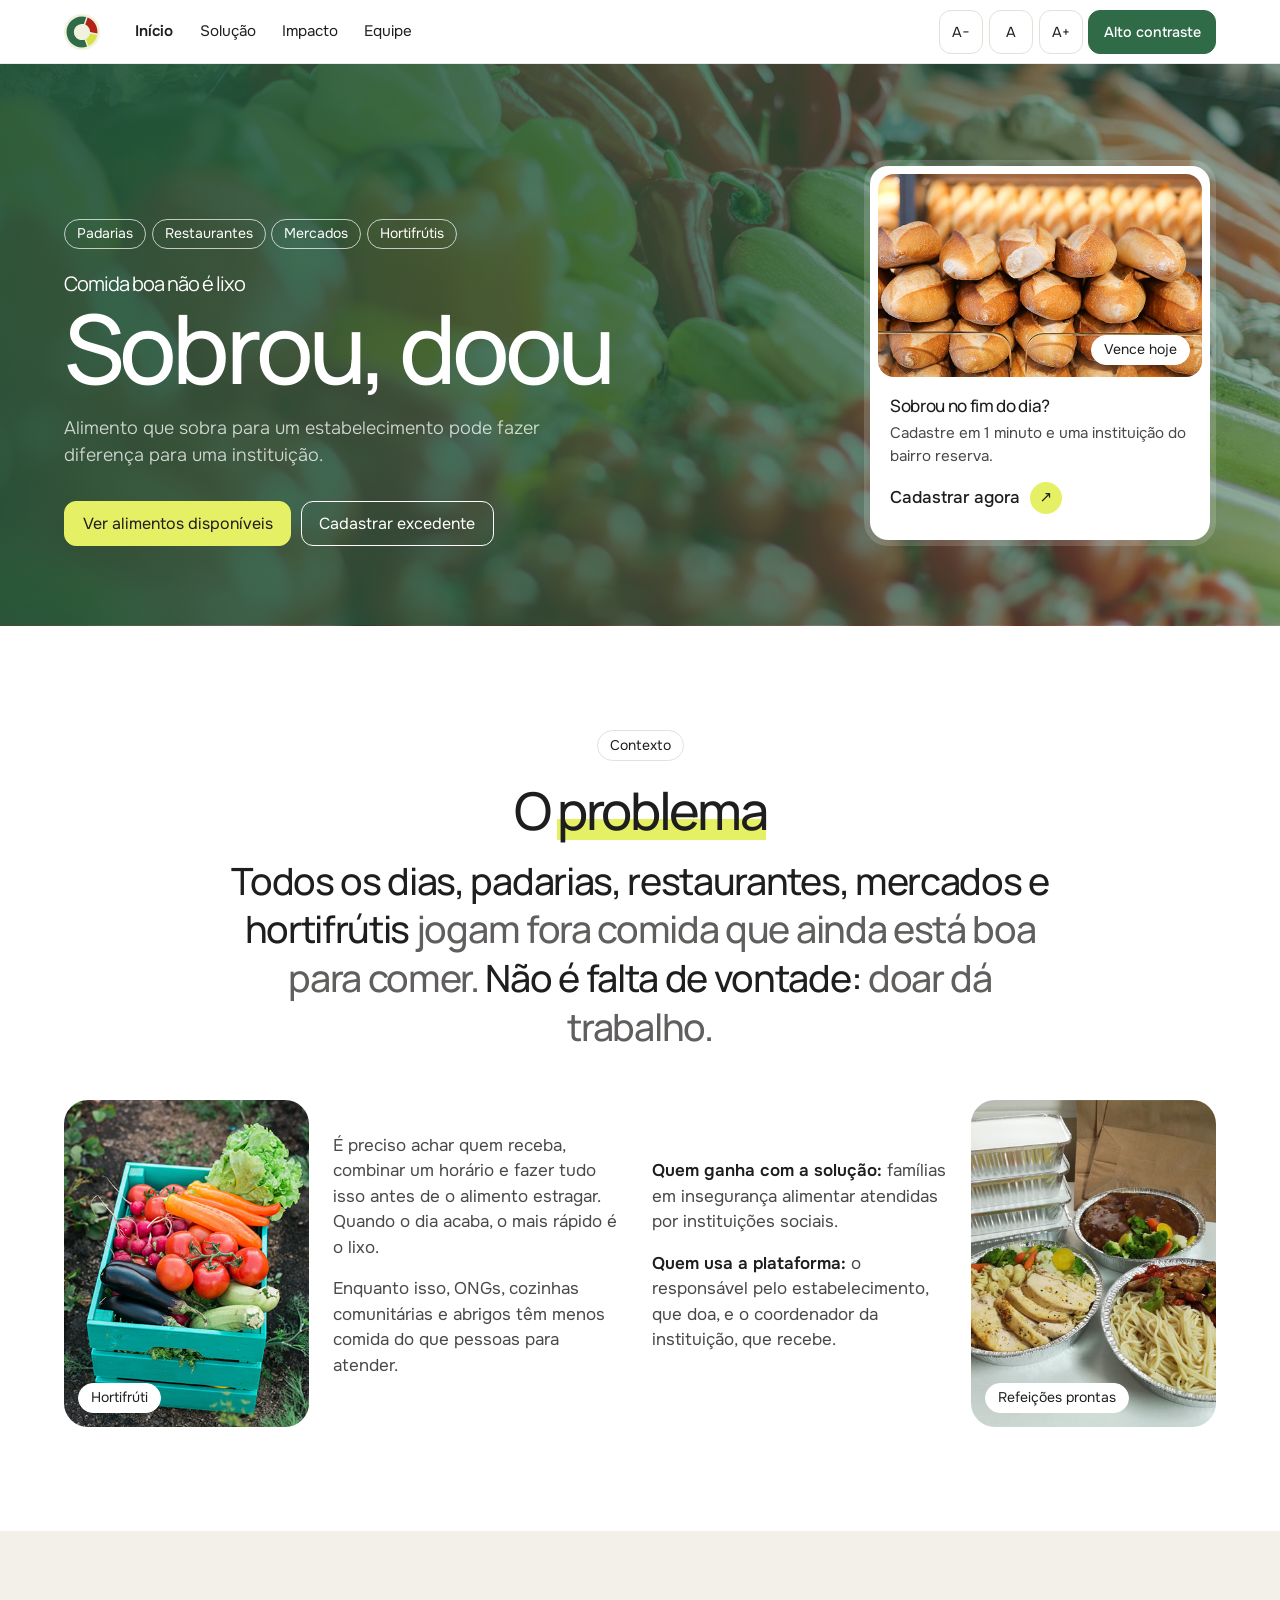
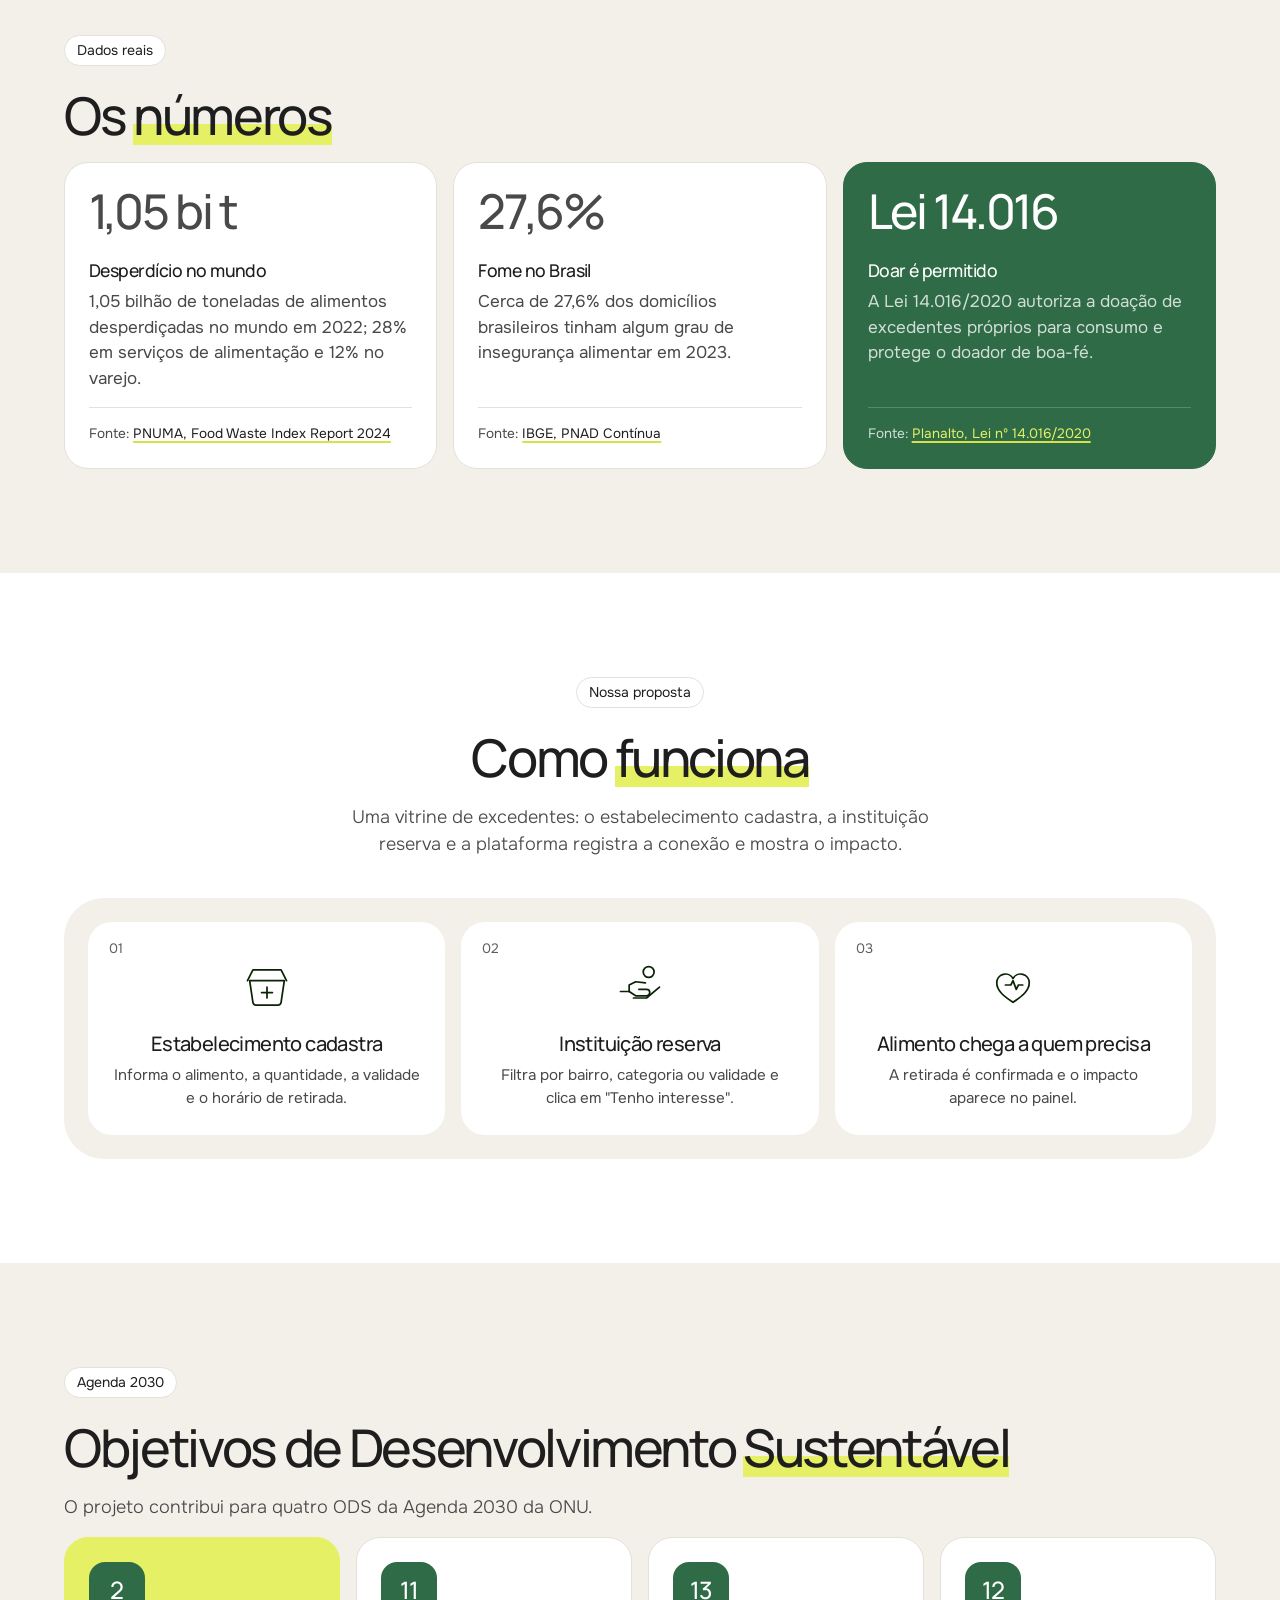
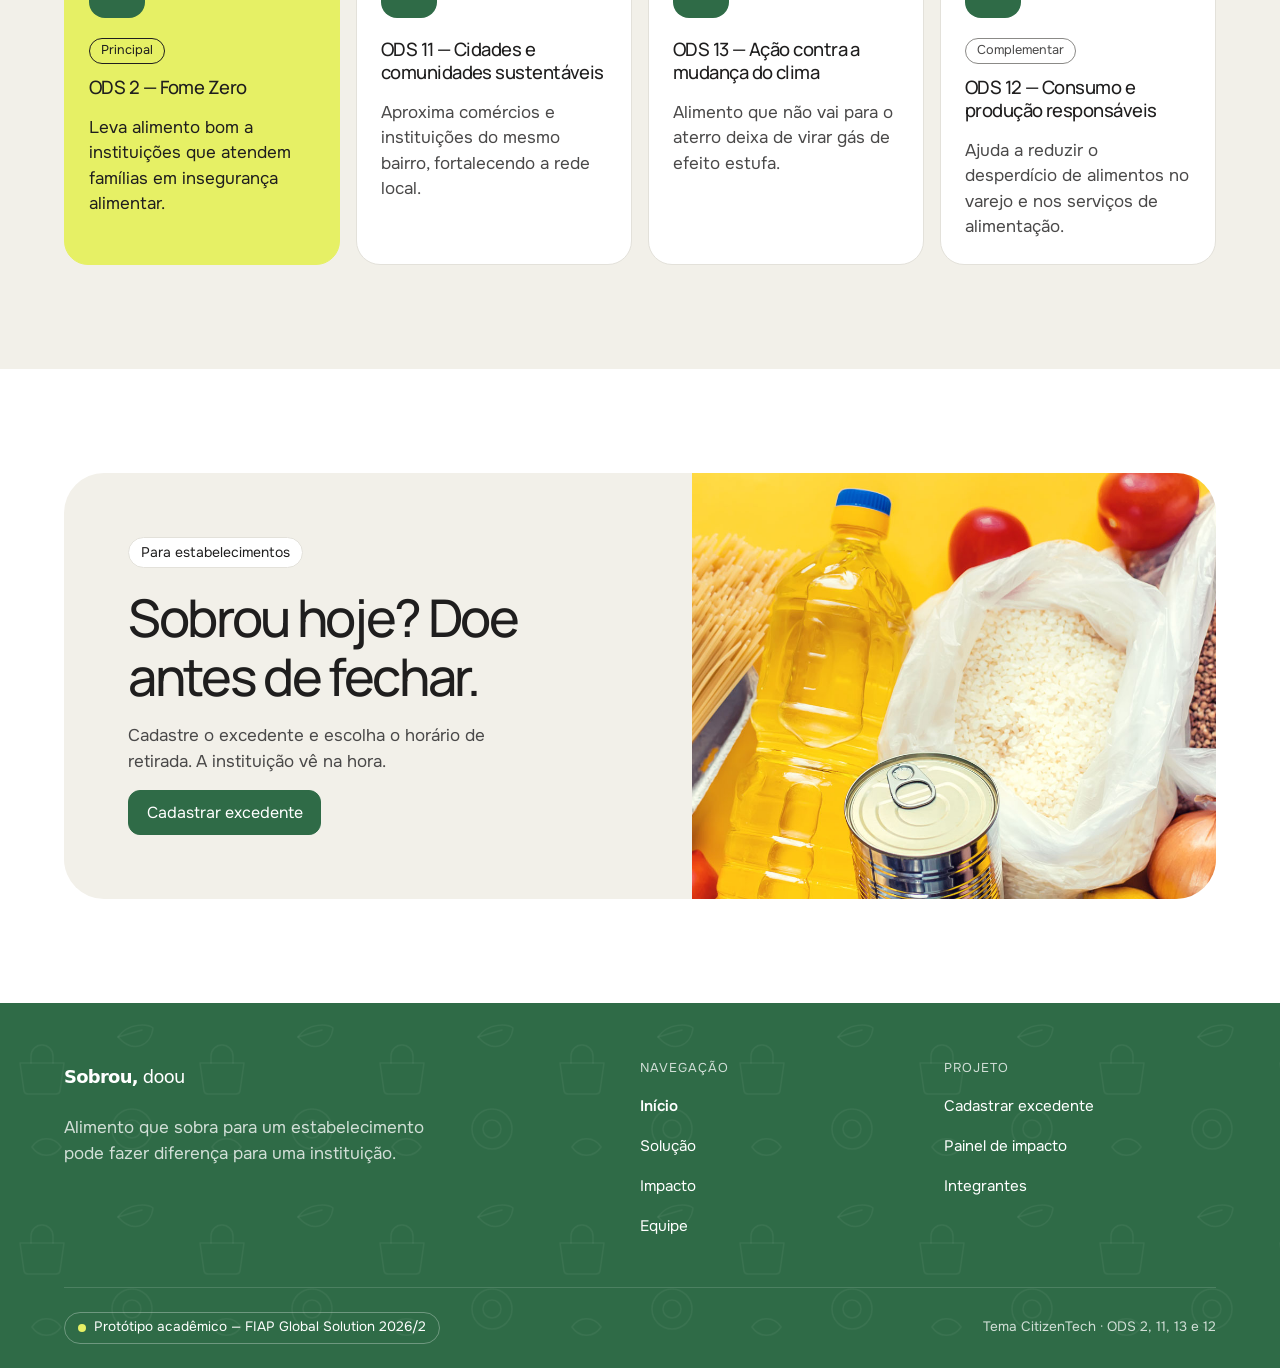
==== index.html @ d58dd170 "primeiro commit" ====
<!DOCTYPE html>
<html lang="pt-BR" class="fonte-normal">
<head>
  <meta charset="UTF-8">
  <meta name="viewport" content="width=device-width, initial-scale=1">
  <meta name="description" content="Plataforma que conecta estabelecimentos com alimentos excedentes a instituições sociais.">
  <title>Sobrou, doou — Alimento que sobra vira doação</title>
  <link rel="icon" href="img/logo.svg" type="image/svg+xml">
  <link rel="stylesheet" href="css/style.css">
</head>
<body>
  <a class="pular-conteudo" href="#conteudo">Pular para o conteúdo</a>

  <header class="cabecalho">
    <div class="container cabecalho-interno">
      <a class="logo" href="index.html">
        <img src="img/logo.svg" alt="Sobrou, doou" width="136" height="40">
      </a>

      <nav aria-label="Menu principal">
        <ul class="menu">
          <li><a href="index.html" aria-current="page">Início</a></li>
          <li><a href="solucao.html">Solução</a></li>
          <li><a href="impacto.html">Impacto</a></li>
          <li><a href="equipe.html">Equipe</a></li>
        </ul>
      </nav>

      <div class="barra-acessibilidade" role="group" aria-label="Acessibilidade">
        <button type="button" class="botao-acess" id="botao-fonte-menor" aria-label="Diminuir texto">A−</button>
        <button type="button" class="botao-acess" id="botao-fonte-normal" aria-label="Texto em tamanho normal">A</button>
        <button type="button" class="botao-acess" id="botao-fonte-maior" aria-label="Aumentar texto">A+</button>
        <button type="button" class="botao-acess botao-contraste" id="botao-contraste" aria-pressed="false">Alto contraste</button>
        <p class="visualmente-oculto" id="anuncio-preferencias" aria-live="polite"></p>
      </div>
    </div>
    <p class="aviso-armazenamento" id="aviso-armazenamento" role="status" hidden>Seus dados não serão salvos neste navegador.</p>
  </header>

  <main id="conteudo" tabindex="-1">
    <section class="hero" aria-labelledby="titulo-hero">
      <div class="container hero-grade">
        <div class="hero-texto">
          <ul class="pilulas pilulas-claras" aria-label="Para quem é">
            <li>Padarias</li>
            <li>Restaurantes</li>
            <li>Mercados</li>
            <li>Hortifrútis</li>
          </ul>
          <h4>Comida boa não é lixo</h4>
          <h1 id="titulo-hero">Sobrou, doou</h1>
          <p class="hero-frase">Alimento que sobra para um estabelecimento pode fazer diferença para uma instituição.</p>
          <div class="hero-acoes">
            <a class="botao botao-primario" href="solucao.html">Ver alimentos disponíveis</a>
            <a class="botao botao-claro" href="solucao.html#cadastro">Cadastrar excedente</a>
          </div>
        </div>

        <aside class="hero-cartao" aria-label="Destaque">
          <div class="hero-cartao-foto">
            <img src="img/panificados.jpg" alt="Pães e baguetes sobre uma bancada" width="600" height="400">
            <span class="pilula pilula-foto">Vence hoje</span>
          </div>
          <p class="hero-cartao-titulo">Sobrou no fim do dia?</p>
          <p class="hero-cartao-texto">Cadastre em 1 minuto e uma instituição do bairro reserva.</p>
          <a class="link-seta" href="solucao.html#cadastro">Cadastrar agora</a>
        </aside>
      </div>
    </section>

    <section class="secao" aria-labelledby="titulo-problema">
      <div class="container">
        <div class="problema-topo">
          <p class="etiqueta">Contexto</p>
          <h2 id="titulo-problema">O <span class="marca">problema</span></h2>
          <p class="declaracao">Todos os dias, padarias, restaurantes, mercados e hortifrútis <span class="suave">jogam fora comida que ainda está boa para comer.</span> Não é falta de vontade: <span class="suave">doar dá trabalho.</span></p>
        </div>

        <div class="problema-grade">
          <figure class="foto-cartao">
            <img src="img/hortifruti.jpg" alt="Caixote com tomates e bananas maduras" width="600" height="400" loading="lazy">
            <figcaption class="pilula pilula-foto">Hortifrúti</figcaption>
          </figure>
          <div class="problema-texto">
            <p>É preciso achar quem receba, combinar um horário e fazer tudo isso antes de o alimento estragar. Quando o dia acaba, o mais rápido é o lixo.</p>
            <p>Enquanto isso, ONGs, cozinhas comunitárias e abrigos têm menos comida do que pessoas para atender.</p>
          </div>
          <div class="problema-texto">
            <p><strong>Quem ganha com a solução:</strong> famílias em insegurança alimentar atendidas por instituições sociais.</p>
            <p><strong>Quem usa a plataforma:</strong> o responsável pelo estabelecimento, que doa, e o coordenador da instituição, que recebe.</p>
          </div>
          <figure class="foto-cartao">
            <img src="img/refeicoes.jpg" alt="Marmitas de arroz e feijão prontas para doação" width="600" height="400" loading="lazy">
            <figcaption class="pilula pilula-foto">Refeições prontas</figcaption>
          </figure>
        </div>
      </div>
    </section>

    <section class="secao secao-bege" aria-labelledby="titulo-numeros">
      <div class="container">
        <p class="etiqueta">Dados reais</p>
        <h2 id="titulo-numeros">Os <span class="marca">números</span></h2>
        <div class="grade-cartoes">
          <article class="cartao-info">
            <p class="numero-grande">1,05 bi t</p>
            <h3>Desperdício no mundo</h3>
            <p>1,05 bilhão de toneladas de alimentos desperdiçadas no mundo em 2022; 28% em serviços de alimentação e 12% no varejo.</p>
            <p class="fonte">Fonte: <a href="https://www.unep.org/" target="_blank" rel="noopener">PNUMA, Food Waste Index Report 2024<span class="visualmente-oculto"> (abre em nova aba)</span></a></p>
          </article>

          <article class="cartao-info">
            <p class="numero-grande">27,6%</p>
            <h3>Fome no Brasil</h3>
            <p>Cerca de 27,6% dos domicílios brasileiros tinham algum grau de insegurança alimentar em 2023.</p>
            <p class="fonte">Fonte: <a href="https://www.ibge.gov.br/" target="_blank" rel="noopener">IBGE, PNAD Contínua<span class="visualmente-oculto"> (abre em nova aba)</span></a></p>
          </article>

          <article class="cartao-info cartao-info-destaque">
            <p class="numero-grande">Lei 14.016</p>
            <h3>Doar é permitido</h3>
            <p>A Lei 14.016/2020 autoriza a doação de excedentes próprios para consumo e protege o doador de boa-fé.</p>
            <p class="fonte">Fonte: <a href="https://www.planalto.gov.br/ccivil_03/_ato2019-2022/2020/lei/l14016.htm" target="_blank" rel="noopener">Planalto, Lei nº 14.016/2020<span class="visualmente-oculto"> (abre em nova aba)</span></a></p>
          </article>
        </div>
      </div>
    </section>

    <section class="secao" aria-labelledby="titulo-como">
      <div class="container">
        <div class="centro">
          <p class="etiqueta">Nossa proposta</p>
          <h2 id="titulo-como">Como <span class="marca">funciona</span></h2>
          <p class="subtitulo">Uma vitrine de excedentes: o estabelecimento cadastra, a instituição reserva e a plataforma registra a conexão e mostra o impacto.</p>
        </div>
        <ol class="passos">
          <li class="passo">
            <span class="passo-numero" aria-hidden="true">01</span>
            <svg class="passo-icone" viewBox="0 0 48 48" aria-hidden="true" focusable="false"><path d="M8 20h32l-3 20a3 3 0 0 1-3 2.5H14A3 3 0 0 1 11 40z"/><path d="M6 20l5-10h26l5 10"/><path d="M24 26v10M19 31h10"/></svg>
            <h3>Estabelecimento cadastra</h3>
            <p>Informa o alimento, a quantidade, a validade e o horário de retirada.</p>
          </li>
          <li class="passo">
            <span class="passo-numero" aria-hidden="true">02</span>
            <svg class="passo-icone" viewBox="0 0 48 48" aria-hidden="true" focusable="false"><path d="M6 30h8l6 4h10a3 3 0 0 0 0-6h-7"/><path d="M14 30V24l6-3 9 1"/><path d="M42 26l-12 10H18"/><circle cx="32" cy="12" r="5"/></svg>
            <h3>Instituição reserva</h3>
            <p>Filtra por bairro, categoria ou validade e clica em "Tenho interesse".</p>
          </li>
          <li class="passo">
            <span class="passo-numero" aria-hidden="true">03</span>
            <svg class="passo-icone" viewBox="0 0 48 48" aria-hidden="true" focusable="false"><path d="M24 40c-9-6-15-11-15-18a8 8 0 0 1 15-4 8 8 0 0 1 15 4c0 7-6 12-15 18z"/><path d="M17 24h5l2-4 3 8 2-4h4"/></svg>
            <h3>Alimento chega a quem precisa</h3>
            <p>A retirada é confirmada e o impacto aparece no painel.</p>
          </li>
        </ol>
      </div>
    </section>

    <section class="secao secao-bege" aria-labelledby="titulo-ods">
      <div class="container">
        <p class="etiqueta">Agenda 2030</p>
        <h2 id="titulo-ods">Objetivos de Desenvolvimento <span class="marca">Sustentável</span></h2>
        <p class="subtitulo">O projeto contribui para quatro ODS da Agenda 2030 da ONU.</p>
        <div class="grade-ods">
          <article class="cartao-ods cartao-ods-principal">
            <p class="selo-ods" aria-hidden="true">2</p>
            <p class="ods-etiqueta">Principal</p>
            <h3>ODS 2 — Fome Zero</h3>
            <p>Leva alimento bom a instituições que atendem famílias em insegurança alimentar.</p>
          </article>
          <article class="cartao-ods">
            <p class="selo-ods" aria-hidden="true">11</p>
            <h3>ODS 11 — Cidades e comunidades sustentáveis</h3>
            <p>Aproxima comércios e instituições do mesmo bairro, fortalecendo a rede local.</p>
          </article>
          <article class="cartao-ods">
            <p class="selo-ods" aria-hidden="true">13</p>
            <h3>ODS 13 — Ação contra a mudança do clima</h3>
            <p>Alimento que não vai para o aterro deixa de virar gás de efeito estufa.</p>
          </article>
          <article class="cartao-ods">
            <p class="selo-ods" aria-hidden="true">12</p>
            <p class="ods-etiqueta ods-etiqueta-complementar">Complementar</p>
            <h3>ODS 12 — Consumo e produção responsáveis</h3>
            <p>Ajuda a reduzir o desperdício de alimentos no varejo e nos serviços de alimentação.</p>
          </article>
        </div>
      </div>
    </section>

    <section class="secao" aria-labelledby="titulo-chamada">
      <div class="container">
        <div class="chamada">
          <div class="chamada-texto">
            <p class="etiqueta">Para estabelecimentos</p>
            <h2 id="titulo-chamada">Sobrou hoje? Doe antes de fechar.</h2>
            <p>Cadastre o excedente e escolha o horário de retirada. A instituição vê na hora.</p>
            <a class="botao botao-escuro" href="solucao.html#cadastro">Cadastrar excedente</a>
          </div>
          <img class="chamada-foto" src="img/nao-pereciveis.jpg" alt="Sacos de arroz e feijão com a embalagem externa amassada" width="600" height="400" loading="lazy">
        </div>
      </div>
    </section>
  </main>

  <footer class="rodape">
    <div class="container">
      <div class="rodape-grade">
        <div class="rodape-marca">
          <img src="img/logo-claro.svg" alt="Sobrou, doou" width="136" height="40">
          <p class="rodape-frase">Alimento que sobra para um estabelecimento pode fazer diferença para uma instituição.</p>
        </div>
        <nav class="rodape-coluna" aria-label="Rodapé">
          <p class="rodape-titulo">Navegação</p>
          <ul class="menu-rodape">
            <li><a href="index.html" aria-current="page">Início</a></li>
            <li><a href="solucao.html">Solução</a></li>
            <li><a href="impacto.html">Impacto</a></li>
            <li><a href="equipe.html">Equipe</a></li>
          </ul>
        </nav>
        <div class="rodape-coluna">
          <p class="rodape-titulo">Projeto</p>
          <ul class="menu-rodape">
            <li><a href="solucao.html#cadastro">Cadastrar excedente</a></li>
            <li><a href="impacto.html">Painel de impacto</a></li>
            <li><a href="equipe.html#titulo-integrantes">Integrantes</a></li>
          </ul>
        </div>
      </div>
      <div class="rodape-base">
        <p class="rodape-status"><span class="ponto" aria-hidden="true"></span> Protótipo acadêmico — FIAP Global Solution 2026/2</p>
        <p class="rodape-credito">Tema CitizenTech · ODS 2, 11, 13 e 12</p>
      </div>
    </div>
  </footer>
  
  <script src="js/dados.js" defer></script>
  <script src="js/armazenamento.js" defer></script>
  <script src="js/preferencias.js" defer></script>
</body>
</html>
---- css/style.css ----
@font-face {
  font-family: "Manrope";
  font-style: normal;
  font-weight: 400;
  font-display: swap;
  src: url("../fonts/manrope-latin-400-normal.woff2") format("woff2");
}

@font-face {
  font-family: "Manrope";
  font-style: normal;
  font-weight: 500;
  font-display: swap;
  src: url("../fonts/manrope-latin-500-normal.woff2") format("woff2");
}

@font-face {
  font-family: "Manrope";
  font-style: normal;
  font-weight: 600;
  font-display: swap;
  src: url("../fonts/manrope-latin-600-normal.woff2") format("woff2");
}

@font-face {
  font-family: "Manrope";
  font-style: normal;
  font-weight: 700;
  font-display: swap;
  src: url("../fonts/manrope-latin-700-normal.woff2") format("woff2");
}

@font-face {
  font-family: "Onest";
  font-style: normal;
  font-weight: 300;
  font-display: swap;
  src: url("../fonts/onest-latin-300-normal.woff2") format("woff2");
}

@font-face {
  font-family: "Onest";
  font-style: normal;
  font-weight: 400;
  font-display: swap;
  src: url("../fonts/onest-latin-400-normal.woff2") format("woff2");
}

@font-face {
  font-family: "Onest";
  font-style: normal;
  font-weight: 500;
  font-display: swap;
  src: url("../fonts/onest-latin-500-normal.woff2") format("woff2");
}

@font-face {
  font-family: "Onest";
  font-style: normal;
  font-weight: 600;
  font-display: swap;
  src: url("../fonts/onest-latin-600-normal.woff2") format("woff2");
}

:root {
  --lima: #E6F065;
  --lima-claro: #F3F7A3;
  --lima-forte: #D7E24A;

  --branco: #FFFFFF;
  --bege: #F2F0E9;
  --cinza-100: #EBEBEB;
  --cinza-300: #C8C8C7;
  --cinza-600: #605F5E;
  --cinza-700: #4A4949;
  --escuro: #1F1E1E;
  --tema-escuro: #2F6B47;
  --tema-escuro-hover: #24563A;
  --preto: #000000;

  --verde: #007955;
  --verde-claro: #D8FFE7;
  --verde-escuro: #0A2305;
  --vermelho: #B42318;
  --vermelho-claro: #FFE3E1;

  --texto: var(--escuro);
  --texto-2: var(--cinza-700);
  --texto-3: var(--cinza-600);
  --texto-sobre-escuro: rgba(255, 255, 255, 0.78);

  --borda: #E3E1DA;
  --borda-campo: #8B8A87;

  --fonte-titulo: "Manrope", system-ui, -apple-system, "Segoe UI", Roboto, sans-serif;
  --fonte-texto: "Onest", system-ui, -apple-system, "Segoe UI", Roboto, sans-serif;

  --raio-p: 0.75rem;
  --raio-m: 1rem;
  --raio: 1.5rem;
  --raio-g: 2.5rem;
  --raio-pilula: 2rem;

  --espaco-secao: 4rem;
  --foco: #007955;

  --padrao-linhas: url("data:image/svg+xml,%3Csvg xmlns='http://www.w3.org/2000/svg' width='180' height='180' viewBox='0 0 180 180'%3E%3Cg fill='none' stroke='%23ffffff' stroke-opacity='.05' stroke-width='1.5' stroke-linecap='round' stroke-linejoin='round'%3E%3Cpath d='M20 60h44l-4 28a4 4 0 0 1-4 3H28a4 4 0 0 1-4-3z'/%3E%3Cpath d='M31 60v-7a11 11 0 0 1 22 0v7'/%3E%3Cpath d='M118 34c11-15 30-13 35-9-2 18-20 26-35 9z'/%3E%3Cpath d='M118 34l24-7'/%3E%3Ccircle cx='132' cy='126' r='20'/%3E%3Ccircle cx='132' cy='126' r='9'/%3E%3Cpath d='M32 144c7-11 22-11 29 0-7 11-22 11-29 0z'/%3E%3C/g%3E%3C/svg%3E");
}

html.fonte-pequena { font-size: 87.5%; }
html.fonte-normal  { font-size: 100%; }
html.fonte-grande  { font-size: 112.5%; }
html.fonte-maior   { font-size: 125%; }

*,
*::before,
*::after {
  box-sizing: border-box;
}

html {
  scroll-behavior: smooth;
}

body {
  margin: 0;
  font-family: var(--fonte-texto);
  font-size: 1.0625rem;
  font-weight: 400;
  line-height: 1.5;
  color: var(--texto);
  background-color: var(--branco);
  overflow-x: hidden;
}

img,
svg {
  max-width: 100%;
}

img {
  display: block;
  height: auto;
}

figure {
  margin: 0;
}

h1,
h2,
h3,
h4,
h5,
h6 {
  margin: 0 0 1rem;
  font-family: var(--fonte-titulo);
  font-weight: 500;
  line-height: 1.15;
  letter-spacing: -0.045em;
  color: var(--texto);
}

h1 { font-size: 3rem; }
h2 { font-size: 2.25rem; }
h3 {
  font-size: 1.25rem;
  letter-spacing: -0.03em;
  line-height: 1.25;
}

p {
  margin: 0 0 1rem;
}

a {
  color: var(--texto);
  text-decoration-color: var(--lima-forte);
  text-decoration-thickness: 0.12em;
  text-underline-offset: 0.2em;
}

a:hover {
  color: var(--verde);
}

strong {
  font-weight: 600;
}

.marca {
  background-image: linear-gradient(transparent 62%, var(--lima) 62%, var(--lima) 92%, transparent 92%);
  box-decoration-break: clone;
  -webkit-box-decoration-break: clone;
}

[hidden] {
  display: none !important;
}

:focus-visible {
  outline: 3px solid var(--foco);
  outline-offset: 3px;
}

[tabindex="-1"]:focus {
  outline: 3px solid var(--foco);
  outline-offset: 3px;
}

main:focus {
  outline: none;
}

.visualmente-oculto {
  position: absolute;
  width: 1px;
  height: 1px;
  padding: 0;
  margin: -1px;
  overflow: hidden;
  clip: rect(0, 0, 0, 0);
  white-space: nowrap;
  border: 0;
}

.container {
  width: 100%;
  max-width: 80rem;
  margin: 0 auto;
  padding: 0 5%;
}

.centro {
  max-width: 44rem;
  margin: 0 auto;
  text-align: center;
}

.subtitulo {
  max-width: 40rem;
  color: var(--texto-2);
  font-size: 1.125rem;
  font-weight: 300;
}

.centro .subtitulo {
  margin-left: auto;
  margin-right: auto;
}

.etiqueta {
  display: inline-block;
  margin-bottom: 1.25rem;
  padding: 0.25rem 0.75rem;
  border: 1px solid var(--borda);
  border-radius: var(--raio-pilula);
  background-color: var(--branco);
  color: var(--texto);
  font-size: 0.875rem;
}

.pilulas {
  display: flex;
  flex-wrap: wrap;
  gap: 0.35rem;
  margin: 0 0 1.5rem;
  padding: 0;
  list-style: none;
}

.pilulas li,
.pilula {
  display: inline-block;
  padding: 0.25rem 0.75rem;
  border: 1px solid var(--borda);
  border-radius: var(--raio-pilula);
  font-size: 0.875rem;
  line-height: 1.4;
}

.pilulas-claras li {
  border-color: rgba(255, 255, 255, 0.7);
  color: var(--branco);
}

.pilula-foto {
  position: absolute;
  border-color: var(--branco);
  background-color: var(--branco);
  color: var(--texto);
}

.pular-conteudo {
  position: absolute;
  top: -10rem;
  left: 1rem;
  z-index: 100;
  padding: 0.75rem 1rem;
  border-radius: 0 0 var(--raio-p) var(--raio-p);
  background-color: var(--lima);
  color: var(--texto);
  font-weight: 500;
}

.pular-conteudo:focus {
  top: 0;
}

.botao {
  display: inline-flex;
  align-items: center;
  justify-content: center;
  gap: 0.5rem;
  min-height: 2.75rem;
  min-width: 2.75rem;
  padding: 0.75rem 1.1rem;
  border: 1px solid transparent;
  border-radius: var(--raio-p);
  font-family: var(--fonte-texto);
  font-size: 1rem;
  font-weight: 400;
  line-height: 1.2;
  text-align: center;
  text-decoration: none;
  cursor: pointer;
  transition: background-color 0.15s, color 0.15s, border-color 0.15s;
}

.botao-primario {
  border-color: var(--lima);
  background-color: var(--lima);
  color: var(--texto);
}

.botao-primario:hover {
  border-color: var(--lima-forte);
  background-color: var(--lima-forte);
  color: var(--texto);
}

.botao-secundario {
  border-color: var(--borda-campo);
  background-color: var(--branco);
  color: var(--texto);
}

.botao-secundario:hover {
  border-color: var(--texto);
  background-color: var(--bege);
  color: var(--texto);
}

.botao-escuro {
  border-color: var(--tema-escuro);
  background-color: var(--tema-escuro);
  color: var(--branco);
}

.botao-escuro:hover {
  background-color: var(--tema-escuro-hover);
  color: var(--branco);
}

.botao-claro {
  border-color: var(--branco);
  background-color: transparent;
  color: var(--branco);
}

.botao-claro:hover {
  background-color: var(--branco);
  color: var(--texto);
}

.link-seta {
  display: inline-flex;
  align-items: center;
  gap: 0.6rem;
  min-height: 2.75rem;
  font-weight: 500;
  text-decoration: none;
}

.link-seta::after {
  content: "↗";
  display: inline-flex;
  align-items: center;
  justify-content: center;
  width: 2rem;
  height: 2rem;
  border-radius: 50%;
  background-color: var(--lima);
  color: var(--texto);
  font-size: 0.95rem;
}

.cabecalho {
  background-color: var(--branco);
  border-bottom: 1px solid var(--cinza-100);
}

.cabecalho-interno {
  display: flex;
  flex-wrap: wrap;
  align-items: center;
  gap: 0.5rem 1.5rem;
  padding-top: 0.6rem;
  padding-bottom: 0.6rem;
}

.logo {
  display: inline-flex;
  align-items: center;
  min-height: 2.75rem;
  border-radius: var(--raio-p);
}

.logo img {
  height: 2.25rem;
  width: auto;
}

.cabecalho nav {
  order: 3;
  width: 100%;
}

.menu {
  display: flex;
  flex-wrap: wrap;
  gap: 0.25rem;
  margin: 0;
  padding: 0;
  list-style: none;
}

.menu a {
  display: inline-flex;
  align-items: center;
  min-height: 2.75rem;
  padding: 0.5rem 0.7rem;
  border-radius: var(--raio-p);
  color: var(--texto);
  font-size: 0.95rem;
  text-decoration: none;
}

.menu a:hover {
  background-color: var(--bege);
  color: var(--texto);
}

.menu a[aria-current="page"] {
  font-weight: 600;
}

.barra-acessibilidade {
  display: flex;
  align-items: center;
  gap: 0.35rem;
  margin-left: auto;
}

.botao-acess {
  min-width: 2.75rem;
  min-height: 2.75rem;
  padding: 0.4rem 0.55rem;
  border: 1px solid var(--borda);
  border-radius: var(--raio-p);
  background-color: var(--branco);
  color: var(--texto);
  font-family: var(--fonte-texto);
  font-size: 0.9rem;
  cursor: pointer;
}

.botao-acess:hover {
  border-color: var(--borda-campo);
  background-color: var(--bege);
}

.botao-contraste {
  padding: 0.4rem 0.9rem;
  border-color: var(--tema-escuro);
  background-color: var(--tema-escuro);
  color: var(--branco);
  font-weight: 500;
}

.botao-contraste:hover {
  background-color: var(--tema-escuro-hover);
  border-color: var(--tema-escuro-hover);
}

.botao-contraste[aria-pressed="true"] {
  border-color: var(--lima);
  background-color: var(--lima);
  color: var(--texto);
}

.aviso-armazenamento {
  margin: 0;
  padding: 0.5rem 1rem;
  background-color: var(--lima-claro);
  color: var(--texto);
  font-size: 0.9rem;
  text-align: center;
}

.secao {
  padding: var(--espaco-secao) 0;
}

.secao-bege {
  background-color: var(--bege);
}

.secao-sem-topo {
  padding-top: 0;
}

.secao-topo {
  padding-bottom: 2rem;
  text-align: center;
}

.secao-topo h1 {
  max-width: 16ch;
  margin-left: auto;
  margin-right: auto;
}

.secao-topo > .container > p:not(.etiqueta) {
  max-width: 38rem;
  margin-left: auto;
  margin-right: auto;
  color: var(--texto-2);
  font-size: 1.125rem;
  font-weight: 300;
}

.cabecalho-pagina {
  display: grid;
  gap: 1rem 3rem;
  text-align: left;
}

.cabecalho-pagina h1 {
  margin: 0;
  max-width: 14ch;
}

.cabecalho-pagina-texto {
  margin: 0;
  color: var(--texto-2);
  font-size: 1.125rem;
  font-weight: 300;
}

.secao-topo:has(.cabecalho-pagina) {
  text-align: left;
}

.dica {
  margin: 0.25rem 0 0;
  font-size: 0.875rem;
  color: var(--texto-3);
}

.hero {
  padding: 3.5rem 0;
  background-color: var(--tema-escuro);
  background-image: linear-gradient(90deg, rgba(36, 86, 58, 0.94) 0%, rgba(36, 86, 58, 0.78) 55%, rgba(36, 86, 58, 0.5) 100%), url("../img/hero.jpg");
  background-size: cover;
  background-position: center;
  color: var(--branco);
}

.hero-grade {
  display: grid;
  gap: 2.5rem;
  align-items: end;
}

.hero h1 {
  margin-bottom: 1rem;
  font-size: 3.25rem;
  color: var(--branco);
  letter-spacing: -0.05em;
  line-height: 1.05;
}

.hero h4 {
  margin-bottom: 0.25rem;
  font-size: 1.25rem;
  font-weight: 200;
  color: var(--branco);
  letter-spacing: -0.05em;
  line-height: 1.05;
}

.hero-frase {
  max-width: 30rem;
  margin-bottom: 2rem;
  color: var(--texto-sobre-escuro);
  font-size: 1.125rem;
  font-weight: 300;
}

.hero-acoes {
  display: flex;
  flex-wrap: wrap;
  gap: 0.6rem;
}

.hero :focus-visible {
  outline-color: var(--lima);
}

.hero-cartao {
  max-width: 22rem;
  padding: 0.5rem 0.5rem 1.25rem;
  border: 6px solid rgba(255, 255, 255, 0.16);
  border-radius: var(--raio);
  background-color: var(--branco);
  background-clip: padding-box;
  color: var(--texto);
}

.hero-cartao-foto {
  position: relative;
  margin-bottom: 1rem;
}

.hero-cartao-foto img {
  width: 100%;
  aspect-ratio: 16 / 10;
  object-fit: cover;
  border-radius: var(--raio-m);
}

.hero-cartao-foto .pilula-foto {
  right: 0.75rem;
  bottom: 0.75rem;
}

.hero-cartao-titulo,
.hero-cartao-texto,
.hero-cartao .link-seta {
  margin-left: 0.75rem;
  margin-right: 0.75rem;
}

.hero-cartao-titulo {
  margin-bottom: 0.25rem;
  font-family: var(--fonte-titulo);
  font-weight: 500;
  letter-spacing: -0.02em;
}

.hero-cartao-texto {
  margin-bottom: 0.5rem;
  color: var(--texto-2);
  font-size: 0.95rem;
}

.problema-topo {
  max-width: 52rem;
  margin: 0 auto 3rem;
  text-align: center;
}

.declaracao {
  margin: 0;
  font-family: var(--fonte-titulo);
  font-size: 1.6rem;
  font-weight: 500;
  line-height: 1.3;
  letter-spacing: -0.035em;
}

.declaracao .suave {
  color: var(--texto-3);
}

.problema-grade {
  display: grid;
  gap: 1.5rem;
  align-items: center;
}

.problema-texto p {
  color: var(--texto-2);
}

.problema-texto strong {
  color: var(--texto);
}

.foto-cartao {
  position: relative;
}

.foto-cartao img {
  width: 100%;
  aspect-ratio: 3 / 4;
  object-fit: cover;
  border-radius: var(--raio);
}

.foto-cartao .pilula-foto {
  left: 0.9rem;
  bottom: 0.9rem;
}

.grade-cartoes,
.grade-ods,
.grade-indicadores,
.grade-equipe {
  display: grid;
  gap: 1rem;
}

.cartao-info,
.cartao-ods,
.cartao-indicador,
.passo {
  padding: 1.5rem;
  border: 1px solid var(--borda);
  border-radius: var(--raio);
  background-color: var(--branco);
}

.cartao-info {
  display: flex;
  flex-direction: column;
}

.numero-grande {
  margin-bottom: 1.5rem;
  font-family: var(--fonte-titulo);
  font-size: 3rem;
  font-weight: 500;
  line-height: 1;
  letter-spacing: -0.05em;
}

.cartao-info h3 {
  margin-bottom: 0.5rem;
  font-size: 1.1rem;
}

.cartao-info p {
  color: var(--texto-2);
}

.cartao-info-destaque {
  border-color: var(--tema-escuro);
  background-color: var(--tema-escuro);
  color: var(--branco);
}

.cartao-info-destaque h3,
.cartao-info-destaque .numero-grande {
  color: var(--branco);
}

.cartao-info-destaque p,
.cartao-info-destaque .fonte {
  color: var(--texto-sobre-escuro);
}

.cartao-info-destaque a {
  color: var(--lima);
}

.cartao-info-destaque :focus-visible {
  outline-color: var(--lima);
}

.fonte {
  margin: auto 0 0;
  padding-top: 1rem;
  border-top: 1px solid var(--borda);
  font-size: 0.85rem;
  color: var(--texto-3);
}

.cartao-info-destaque .fonte {
  border-top-color: rgba(255, 255, 255, 0.2);
}

.passos {
  display: grid;
  gap: 1rem;
  margin: 2.5rem 0 0;
  padding: 1rem;
  border-radius: var(--raio-g);
  background-color: var(--bege);
  list-style: none;
}

.passo {
  position: relative;
  border-color: transparent;
  text-align: center;
}

.passo-numero {
  position: absolute;
  top: 1rem;
  left: 1.25rem;
  color: var(--texto-3);
  font-size: 0.85rem;
}

.passo-icone {
  display: block;
  width: 3.25rem;
  height: 3.25rem;
  margin: 0.75rem auto 1.25rem;
  fill: none;
  stroke: var(--verde-escuro);
  stroke-width: 1.6;
  stroke-linecap: round;
  stroke-linejoin: round;
}

.passo h3 {
  margin-bottom: 0.5rem;
}

.passo p {
  margin: 0;
  color: var(--texto-2);
  font-size: 0.95rem;
}

.cartao-ods {
  display: flex;
  flex-direction: column;
}

.selo-ods {
  display: inline-flex;
  align-items: center;
  justify-content: center;
  width: 3.5rem;
  height: 3.5rem;
  margin-bottom: 1.25rem;
  border-radius: var(--raio-m);
  background-color: var(--tema-escuro);
  color: var(--branco);
  font-family: var(--fonte-titulo);
  font-size: 1.5rem;
  font-weight: 500;
  letter-spacing: -0.04em;
}

.cartao-ods h3 {
  font-size: 1.15rem;
}

.cartao-ods p:last-child {
  margin: 0;
  color: var(--texto-2);
}

.cartao-ods-principal {
  border-color: var(--lima);
  background-color: var(--lima);
}

.cartao-ods-principal p:last-child {
  color: var(--texto);
}

.ods-etiqueta {
  align-self: flex-start;
  margin: 0 0 0.75rem;
  padding: 0.15rem 0.7rem;
  border: 1px solid var(--texto);
  border-radius: var(--raio-pilula);
  font-size: 0.8rem;
}

.ods-etiqueta-complementar {
  border-color: var(--borda-campo);
  color: var(--texto-2);
}

.chamada {
  display: grid;
  overflow: hidden;
  border-radius: var(--raio-g);
  background-color: var(--bege);
}

.chamada-texto {
  padding: 2.5rem 1.75rem;
}

.chamada-texto h2 {
  max-width: 14ch;
}

.chamada-texto p:not(.etiqueta) {
  max-width: 26rem;
  color: var(--texto-2);
}

.chamada-foto {
  width: 100%;
  height: 100%;
  min-height: 14rem;
  object-fit: cover;
}

.selo {
  display: inline-block;
  padding: 0.2rem 0.7rem;
  border: 1px solid transparent;
  border-radius: var(--raio-pilula);
  font-size: 0.8rem;
  font-weight: 500;
  line-height: 1.4;
}

.selo-categoria {
  border-color: var(--branco);
  background-color: var(--branco);
  color: var(--texto);
}

.selo-disponivel {
  border-color: var(--verde-claro);
  background-color: var(--verde-claro);
  color: var(--verde-escuro);
}

.selo-reservado {
  border-color: var(--lima);
  background-color: var(--lima);
  color: var(--texto);
}

.selo-retirado {
  border-color: var(--cinza-700);
  background-color: var(--cinza-700);
  color: var(--branco);
}

.selo-vence-hoje {
  margin-left: 0.4rem;
  border-color: var(--vermelho-claro);
  background-color: var(--vermelho-claro);
  color: var(--vermelho);
}

.selo-vence-amanha {
  margin-left: 0.4rem;
  border-color: var(--borda);
  background-color: var(--bege);
  color: var(--texto);
}

.indicadores-rapidos {
  display: grid;
  gap: 0.75rem;
  margin: 2.5rem 0 0;
  padding: 0.6rem;
  border-radius: var(--raio);
  background-color: var(--bege);
  list-style: none;
}

.indicador-rapido {
  display: flex;
  flex-direction: column;
  justify-content: flex-end;
  min-height: 8rem;
  padding: 1.25rem 1.5rem;
  border-radius: var(--raio-m);
  background-color: var(--tema-escuro);
  color: var(--branco);
}

.indicador-rapido:first-child {
  background-color: var(--lima);
  color: var(--texto);
}

.indicador-valor {
  font-family: var(--fonte-titulo);
  font-size: 2.5rem;
  font-weight: 500;
  line-height: 1.05;
  letter-spacing: -0.05em;
}

.indicador-rotulo {
  font-size: 0.9rem;
}

.indicador-rapido:not(:first-child) .indicador-rotulo {
  color: var(--texto-sobre-escuro);
}

.caixa-instituicao {
  display: grid;
  gap: 0.35rem;
  max-width: 30rem;
  margin-bottom: 1.25rem;
}

.caixa-instituicao label {
  font-weight: 500;
}

.campo {
  display: flex;
  flex-direction: column;
  gap: 0.35rem;
}

.campo label {
  font-size: 0.9rem;
}

input[type="text"],
input[type="search"],
input[type="number"],
input[type="date"],
input[type="time"],
select,
textarea {
  width: 100%;
  min-height: 2.75rem;
  padding: 0.7rem 1rem;
  border: 1px solid var(--borda-campo);
  border-radius: var(--raio-p);
  background-color: var(--branco);
  color: var(--texto);
  font-family: var(--fonte-texto);
  font-size: 1rem;
}

input[type="search"] {
  padding-left: 2.6rem;
  background-image: url("data:image/svg+xml,%3Csvg xmlns='http://www.w3.org/2000/svg' viewBox='0 0 24 24' fill='none' stroke='%234A4949' stroke-width='2' stroke-linecap='round'%3E%3Ccircle cx='11' cy='11' r='7'/%3E%3Cpath d='M20 20l-3.5-3.5'/%3E%3C/svg%3E");
  background-repeat: no-repeat;
  background-position: 0.9rem center;
  background-size: 1.1rem;
}

textarea {
  resize: vertical;
}

input::placeholder,
textarea::placeholder {
  color: var(--texto-3);
}

.filtros {
  display: grid;
  gap: 0.75rem;
  padding: 1rem;
  border: 1px solid var(--borda);
  border-radius: var(--raio);
  background-color: var(--branco);
}

.campo-botao {
  justify-content: flex-end;
}

.contador-resultados {
  margin: 1.5rem 0 1rem;
  font-family: var(--fonte-titulo);
  font-weight: 500;
  letter-spacing: -0.02em;
}

.mensagem {
  padding: 0.85rem 1.1rem;
  border: 1px solid;
  border-radius: var(--raio-p);
  font-weight: 500;
}

.mensagem-fixa {
  position: sticky;
  top: 0.75rem;
  z-index: 10;
  margin-bottom: 1rem;
  box-shadow: 0 8px 24px rgba(31, 30, 30, 0.12);
}

.mensagem-sucesso {
  border-color: var(--verde);
  background-color: var(--verde-claro);
  color: var(--verde-escuro);
}

.mensagem-erro {
  border-color: var(--vermelho);
  background-color: var(--vermelho-claro);
  color: var(--vermelho);
}

.vitrine {
  display: grid;
  grid-template-columns: 1fr;
  gap: 1.5rem 1rem;
}

.cartao {
  display: flex;
  flex-direction: column;
  border-radius: var(--raio);
  background-color: var(--branco);
}

.cartao-foto {
  position: relative;
  margin-bottom: 1rem;
}

.cartao-foto img {
  width: 100%;
  aspect-ratio: 3 / 2;
  object-fit: cover;
  border-radius: var(--raio);
}

.cartao-retirado .cartao-foto img {
  filter: grayscale(1);
  opacity: 0.7;
}

.cartao-selos {
  position: absolute;
  left: 0.75rem;
  right: 0.75rem;
  bottom: 0.75rem;
  display: flex;
  flex-wrap: wrap;
  justify-content: space-between;
  gap: 0.4rem;
}

.cartao-titulo,
.cartao-quantidade,
.cartao-detalhes,
.cartao-observacoes,
.cartao-acoes {
  margin-left: 0.5rem;
  margin-right: 0.5rem;
}

.cartao-titulo {
  margin-bottom: 0.25rem;
  font-size: 1.3rem;
}

.cartao-quantidade {
  margin-bottom: 1rem;
  font-family: var(--fonte-titulo);
  font-size: 2.25rem;
  font-weight: 500;
  line-height: 1.1;
  letter-spacing: -0.05em;
  color: var(--verde);
}

.cartao-detalhes {
  display: grid;
  grid-template-columns: auto 1fr;
  gap: 0.4rem 1rem;
  margin-bottom: 1rem;
  padding-top: 1rem;
  border-top: 1px solid var(--borda);
  font-size: 0.925rem;
}

.cartao-detalhes dt {
  color: var(--texto-3);
}

.cartao-detalhes dd {
  margin: 0;
}

.cartao-observacoes {
  padding: 0.6rem 0.9rem;
  border-radius: var(--raio-p);
  background-color: var(--bege);
  color: var(--texto-2);
  font-size: 0.925rem;
}

.cartao-acoes {
  display: flex;
  flex-wrap: wrap;
  align-items: center;
  gap: 0.5rem;
  margin-top: auto;
  margin-bottom: 0.5rem;
}

.cartao-acoes .botao {
  flex: 1 1 auto;
}

.cartao-situacao {
  width: 100%;
  margin: 0;
  font-weight: 500;
}

.cartao-dica {
  margin: 0;
  font-size: 0.875rem;
  color: var(--texto-3);
}

.cartao-novo,
.cartao:target {
  animation: pulsar 1.2s ease-in-out 3;
}

@keyframes pulsar {
  0%   { box-shadow: 0 0 0 0 rgba(215, 226, 74, 0.9); }
  70%  { box-shadow: 0 0 0 14px rgba(215, 226, 74, 0); }
  100% { box-shadow: 0 0 0 0 rgba(215, 226, 74, 0); }
}

.estado-vazio {
  grid-column: 1 / -1;
  padding: 3rem 1rem;
  border: 1px dashed var(--borda-campo);
  border-radius: var(--raio);
  background-color: var(--bege);
  text-align: center;
}

.secao-cadastro {
  border-top: 1px solid var(--cinza-100);
}

.cadastro-topo {
  max-width: 40rem;
  margin: 0 auto 2rem;
  text-align: center;
}

.cadastro-topo p:not(.etiqueta) {
  color: var(--texto-2);
  font-weight: 300;
  font-size: 1.125rem;
}

.formulario {
  max-width: 48rem;
  margin: 0 auto;
  padding: 1.5rem;
  border-radius: var(--raio-g);
  background-color: var(--bege);
}

.formulario-grade {
  display: grid;
  grid-template-columns: 1fr;
  gap: 1rem;
  margin-bottom: 1.5rem;
}

.campo-horarios {
  display: grid;
  grid-template-columns: 1fr 1fr;
  gap: 0.75rem;
}

.legenda-obrigatorio,
.obrigatorio {
  color: var(--vermelho);
}

.legenda-obrigatorio {
  font-size: 0.875rem;
}

.campo-checkbox {
  display: grid;
  grid-template-columns: auto 1fr;
  align-items: start;
  gap: 0.5rem 0.75rem;
  padding: 1rem;
  border-radius: var(--raio-p);
  background-color: var(--branco);
}

.campo-checkbox input {
  width: 1.4rem;
  height: 1.4rem;
  margin: 0.1rem 0 0;
  accent-color: var(--verde);
}

.campo-checkbox .erro-campo {
  grid-column: 1 / -1;
}

.contador {
  margin: 0;
  font-size: 0.85rem;
  color: var(--texto-3);
  text-align: right;
}

.erro-campo {
  margin: 0;
  color: var(--vermelho);
  font-size: 0.875rem;
  font-weight: 500;
}

.erro-campo:empty {
  display: none;
}

.campo-invalido {
  border-color: var(--vermelho) !important;
  background-color: var(--vermelho-claro) !important;
}

.campo-checkbox .campo-invalido {
  outline: 2px solid var(--vermelho);
  outline-offset: 2px;
}

.resumo-erros {
  padding: 0.85rem 1rem;
  border: 1px solid var(--vermelho);
  border-radius: var(--raio-p);
  background-color: var(--vermelho-claro);
  color: var(--vermelho);
  font-weight: 500;
}

.formulario button[type="submit"] {
  width: 100%;
}

.mensagem-formulario {
  margin-top: 1rem;
}

.mensagem-sucesso-texto {
  margin: 0.75rem 0 0;
  color: var(--verde);
  font-weight: 500;
}

.mensagem-sucesso-texto:empty {
  display: none;
}

.link-ver-novo {
  display: inline-flex;
  align-items: center;
  min-height: 2.75rem;
  font-weight: 500;
}

.secao-demo {
  padding-top: 0;
}

.demo-caixa {
  text-align: center;
}

.demo-caixa > h2 {
  font-size: 1.5rem;
}

.demo-caixa > p:not(.mensagem-sucesso-texto) {
  max-width: 34rem;
  margin-left: auto;
  margin-right: auto;
  color: var(--texto-2);
}

.aviso-simulado {
  display: inline-block;
  padding: 0.4rem 1rem;
  border: 1px solid var(--lima-forte);
  border-radius: var(--raio-pilula);
  background-color: var(--lima-claro);
  color: var(--texto) !important;
  font-size: 0.9rem !important;
  font-weight: 400 !important;
}

.cartao-indicador {
  display: flex;
  flex-direction: column;
  min-height: 11rem;
}

.cartao-indicador h3 {
  font-family: var(--fonte-texto);
  font-size: 0.95rem;
  font-weight: 400;
  letter-spacing: 0;
  color: var(--texto-2);
}

.cartao-indicador:nth-child(3) {
  border-color: var(--lima);
  background-color: var(--lima);
}

.cartao-indicador:nth-child(3) h3,
.cartao-indicador:nth-child(3) .indicador-legenda {
  color: var(--texto);
}

.cartao-indicador:nth-child(4) {
  border-color: var(--tema-escuro);
  background-color: var(--tema-escuro);
}

.cartao-indicador:nth-child(4) h3,
.cartao-indicador:nth-child(4) .indicador-legenda {
  color: var(--texto-sobre-escuro);
}

.cartao-indicador:nth-child(4) .indicador-numero {
  color: var(--branco);
}

.indicador-numero {
  margin: auto 0 0.35rem;
  font-family: var(--fonte-titulo);
  font-size: 3rem;
  font-weight: 500;
  line-height: 1;
  letter-spacing: -0.05em;
  color: var(--texto);
}

.indicador-legenda {
  margin: 0;
  font-size: 0.85rem;
  color: var(--texto-3);
}

.lista-categorias {
  display: grid;
  gap: 1.25rem;
  max-width: 48rem;
  margin: 0;
  padding: 1.5rem;
  border-radius: var(--raio);
  background-color: var(--branco);
  list-style: none;
}

.categoria-linha {
  display: grid;
  grid-template-columns: 1fr auto;
  gap: 0.4rem 1rem;
}

.categoria-valor {
  font-family: var(--fonte-titulo);
  font-weight: 500;
}

.categoria-linha progress {
  grid-column: 1 / -1;
  width: 100%;
  height: 0.6rem;
  border: 0;
  border-radius: var(--raio-pilula);
  background-color: var(--bege);
  overflow: hidden;
  appearance: none;
  -webkit-appearance: none;
}

.categoria-linha progress::-webkit-progress-bar {
  background-color: var(--bege);
}

.categoria-linha progress::-webkit-progress-value {
  border-radius: var(--raio-pilula);
  background-color: var(--tema-escuro);
}

.categoria-linha progress::-moz-progress-bar {
  border-radius: var(--raio-pilula);
  background-color: var(--tema-escuro);
}

.tabela-rolagem {
  overflow-x: auto;
  border: 1px solid var(--borda);
  border-radius: var(--raio);
  background-color: var(--branco);
}

.tabela {
  width: 100%;
  min-width: 40rem;
  border-collapse: collapse;
  font-size: 0.95rem;
}

.tabela caption {
  padding: 1rem 1.25rem;
  text-align: left;
  color: var(--texto-2);
}

.tabela th,
.tabela td {
  padding: 0.85rem 1.25rem;
  border-top: 1px solid var(--borda);
  text-align: left;
}

.tabela th {
  background-color: var(--bege);
  font-weight: 500;
}

.cartao-equipe {
  position: relative;
  display: flex;
  justify-content: center;
  align-items: center;
  overflow: hidden;
  border-radius: var(--raio);
  background-color: var(--tema-escuro);
}

.avatar-iniciais {
  display: flex;
  align-items: center;
  justify-content: center;
  width: 100%;
  aspect-ratio: 1 / 1;
  margin: 0;
  padding-bottom: 12%;
  background-color: #2F6B47;
  color: var(--lima);
  font-family: var(--fonte-titulo);
  font-size: clamp(4.5rem, 8vw, 7rem);
  font-weight: 500;
  line-height: 1;
  letter-spacing: -0.04em;
}

.avatar-iniciais.avatar-alt {
  background-color: #3D7A54;
}

.avatar,
.avatar-foto {
  display: block;
  width: 100%;
  height: auto;
  aspect-ratio: 1 / 1;
  object-fit: cover;
}

.avatar-fundo {
  fill: #2F6B47;
}

.avatar-alt {
  fill: #3D7A54;
}

.avatar-texto {
  fill: var(--lima);
  font-family: var(--fonte-titulo);
  font-size: 96px;
  font-weight: 500;
  letter-spacing: -4px;
}

.equipe-info {
  position: absolute;
  left: 0.75rem;
  right: 0.75rem;
  bottom: 0.75rem;
  display: flex;
  flex-wrap: wrap;
  align-items: center;
  gap: 0.35rem;
}

.equipe-info h3 {
  width: 100%;
  margin: 0 0 0.25rem;
  color: var(--branco);
  font-size: 1.15rem;
}

.equipe-rm,
.equipe-funcao {
  margin: 0;
  padding: 0.2rem 0.7rem;
  border: 1px solid rgba(255, 255, 255, 0.75);
  border-radius: var(--raio-pilula);
  color: var(--branco);
  font-size: 0.8rem;
}

.equipe-funcao {
  border-color: var(--lima);
  background-color: var(--lima);
  color: var(--texto);
}

.cartao-equipe-links {
  display: flex;
  flex-direction: column;
  justify-content: flex-end;
  min-height: 16rem;
  padding: 1.5rem;
  background-color: var(--bege);
}

.lista-links {
  display: grid;
  gap: 0.5rem;
  margin: 0;
  padding: 0;
  list-style: none;
}

.lista-links li {
  display: flex;
  flex-wrap: wrap;
  justify-content: space-between;
  gap: 0.5rem;
  padding: 0.75rem 1rem;
  border-radius: var(--raio-p);
  background-color: var(--branco);
}

.lista-links span {
  color: var(--texto-2);
}

.porque {
  max-width: 50rem;
  text-align: center;
}

.porque > p:last-child {
  color: var(--texto-2);
  font-style: italic;
}

.citacao {
  margin: 0 0 1.5rem;
  padding: 2rem 1.5rem;
  border-radius: var(--raio);
  background-color: var(--lima);
  font-family: var(--fonte-titulo);
  font-size: 1.6rem;
  font-weight: 500;
  line-height: 1.25;
  letter-spacing: -0.035em;
}

.citacao p {
  margin: 0;
}

.rodape {
  padding: 3.5rem 0 1.5rem;
  background-color: var(--tema-escuro);
  background-image: var(--padrao-linhas);
  color: var(--branco);
}

.rodape-grade {
  display: grid;
  gap: 2rem;
  padding-bottom: 2.5rem;
}

.rodape-marca img {
  height: 2.25rem;
  width: auto;
  margin-bottom: 1.25rem;
}

.rodape-frase {
  max-width: 24rem;
  color: var(--texto-sobre-escuro);
}

.rodape-titulo {
  margin-bottom: 0.5rem;
  color: var(--texto-sobre-escuro);
  font-size: 0.8rem;
  letter-spacing: 0.08em;
  text-transform: uppercase;
}

.menu-rodape {
  margin: 0;
  padding: 0;
  list-style: none;
}

.menu-rodape a {
  display: inline-flex;
  align-items: center;
  min-height: 2.5rem;
  color: var(--branco);
  font-size: 0.95rem;
  text-decoration: none;
}

.menu-rodape a:hover {
  color: var(--lima);
}

.menu-rodape a[aria-current="page"] {
  font-weight: 600;
}

.rodape-base {
  display: flex;
  flex-wrap: wrap;
  justify-content: space-between;
  align-items: center;
  gap: 0.75rem;
  padding-top: 1.5rem;
  border-top: 1px solid rgba(255, 255, 255, 0.14);
}

.rodape-status {
  display: inline-flex;
  align-items: center;
  gap: 0.5rem;
  margin: 0;
  padding: 0.3rem 0.8rem;
  border: 1px solid rgba(255, 255, 255, 0.3);
  border-radius: var(--raio-pilula);
  font-size: 0.85rem;
}

.ponto {
  width: 0.5rem;
  height: 0.5rem;
  border-radius: 50%;
  background-color: var(--lima);
}

.rodape-credito {
  margin: 0;
  color: var(--texto-sobre-escuro);
  font-size: 0.85rem;
}

.rodape :focus-visible {
  outline-color: var(--lima);
}

@media (min-width: 600px) {
  h1 { font-size: 3.75rem; }
  h2 { font-size: 2.75rem; }

  .vitrine,
  .grade-indicadores,
  .grade-ods,
  .grade-equipe,
  .problema-grade {
    grid-template-columns: repeat(2, 1fr);
  }

  .indicadores-rapidos {
    grid-template-columns: repeat(3, 1fr);
  }

  .filtros {
    grid-template-columns: repeat(2, 1fr);
  }

  .campo-busca {
    grid-column: 1 / -1;
  }

  .hero h1 {
    font-size: 4.5rem;
  }

  .declaracao {
    font-size: 2rem;
  }

  .formulario {
    padding: 2.5rem;
  }

  .chamada {
    grid-template-columns: 1.2fr 1fr;
  }

  .chamada-texto {
    padding: 3rem;
  }

  .rodape-grade {
    grid-template-columns: 2fr 1fr 1fr;
  }
}

@media (min-width: 960px) {
  :root {
    --espaco-secao: 6.5rem;
  }

  h1 { font-size: 4.5rem; }
  h2 { font-size: 3.25rem; }

  .cabecalho nav {
    order: 0;
    width: auto;
  }

  .vitrine,
  .grade-cartoes,
  .grade-indicadores,
  .passos {
    grid-template-columns: repeat(3, 1fr);
  }

  .grade-ods {
    grid-template-columns: repeat(4, 1fr);
  }

  .grade-equipe {
    grid-template-columns: repeat(3, 1fr);
  }

  .passos {
    padding: 1.5rem;
  }

  .hero {
    padding: 6rem 0 5rem;
  }

  .hero-grade {
    grid-template-columns: 1.6fr 1fr;
  }

  .hero h1 {
    font-size: 6rem;
  }

  .hero-cartao {
    justify-self: end;
  }

  .problema-grade {
    grid-template-columns: 1fr 1.2fr 1.2fr 1fr;
  }

  .declaracao {
    font-size: 2.35rem;
  }

  .cabecalho-pagina {
    grid-template-columns: 1.3fr 1fr;
    align-items: end;
  }

  .filtros {
    grid-template-columns: 2fr repeat(4, 1fr) auto;
    align-items: end;
  }

  .campo-busca {
    grid-column: auto;
  }

  .formulario-grade {
    grid-template-columns: 1fr 1fr;
  }

  .campo-largo {
    grid-column: 1 / -1;
  }

  .formulario button[type="submit"] {
    width: 100%;
  }

  .chamada-texto {
    padding: 4rem;
  }

  .citacao {
    padding: 2.5rem 3rem;
    font-size: 2rem;
  }
}

html.alto-contraste body,
html.alto-contraste .cabecalho,
html.alto-contraste .secao-bege,
html.alto-contraste .rodape,
html.alto-contraste .cartao,
html.alto-contraste .cartao-info,
html.alto-contraste .cartao-ods,
html.alto-contraste .cartao-indicador,
html.alto-contraste .cartao-equipe,
html.alto-contraste .cartao-equipe-links,
html.alto-contraste .hero-cartao,
html.alto-contraste .passos,
html.alto-contraste .passo,
html.alto-contraste .filtros,
html.alto-contraste .formulario,
html.alto-contraste .campo-checkbox,
html.alto-contraste .estado-vazio,
html.alto-contraste .tabela-rolagem,
html.alto-contraste .lista-categorias,
html.alto-contraste .lista-links li,
html.alto-contraste .cartao-observacoes,
html.alto-contraste .citacao,
html.alto-contraste .chamada,
html.alto-contraste .aviso-simulado,
html.alto-contraste .aviso-armazenamento,
html.alto-contraste .indicadores-rapidos,
html.alto-contraste .indicador-rapido,
html.alto-contraste .etiqueta,
html.alto-contraste .pilula,
html.alto-contraste .pilulas li,
html.alto-contraste .equipe-rm,
html.alto-contraste .equipe-funcao,
html.alto-contraste .rodape-status,
html.alto-contraste .tabela th {
  background-color: #000000 !important;
  background-image: none;
  color: #FFFFFF !important;
  border-color: #FFFFFF !important;
  box-shadow: none;
}

html.alto-contraste .hero {
  background-image: linear-gradient(rgba(0, 0, 0, 0.88), rgba(0, 0, 0, 0.88)), url("../img/hero.jpg");
}

html.alto-contraste .cartao,
html.alto-contraste .cartao-info,
html.alto-contraste .cartao-ods,
html.alto-contraste .cartao-indicador,
html.alto-contraste .passo,
html.alto-contraste .filtros,
html.alto-contraste .formulario,
html.alto-contraste .lista-categorias,
html.alto-contraste .indicador-rapido,
html.alto-contraste .hero-cartao,
html.alto-contraste .chamada {
  border: 2px solid #FFFFFF;
}

html.alto-contraste .cartao {
  padding-bottom: 0.5rem;
}

html.alto-contraste h1,
html.alto-contraste h2,
html.alto-contraste h3,
html.alto-contraste p,
html.alto-contraste dt,
html.alto-contraste dd,
html.alto-contraste td,
html.alto-contraste caption,
html.alto-contraste label,
html.alto-contraste span,
html.alto-contraste .numero-grande,
html.alto-contraste .indicador-numero,
html.alto-contraste .cartao-quantidade {
  color: #FFFFFF !important;
}

html.alto-contraste .marca {
  background-image: none;
  text-decoration: underline;
  text-decoration-color: #FFE500;
  text-decoration-thickness: 0.08em;
}

html.alto-contraste a,
html.alto-contraste .menu a,
html.alto-contraste .menu-rodape a {
  color: #FFE500 !important;
}

html.alto-contraste .menu a[aria-current="page"],
html.alto-contraste .menu a:hover {
  background-color: #FFE500;
  background-image: none;
  color: #000000 !important;
}

html.alto-contraste .botao,
html.alto-contraste .botao-acess,
html.alto-contraste .pular-conteudo {
  background-color: #FFE500;
  border-color: #FFE500;
  color: #000000 !important;
}

html.alto-contraste .botao-secundario,
html.alto-contraste .botao-claro,
html.alto-contraste .botao-acess {
  background-color: #000000;
  color: #FFE500 !important;
}

html.alto-contraste .botao:hover,
html.alto-contraste .botao-acess:hover,
html.alto-contraste .botao-contraste[aria-pressed="true"] {
  background-color: #FFFFFF;
  border-color: #FFFFFF;
  color: #000000 !important;
}

html.alto-contraste .selo,
html.alto-contraste .selo-ods,
html.alto-contraste .ods-etiqueta {
  background-color: #000000 !important;
  color: #FFFFFF !important;
  border: 2px solid #FFFFFF !important;
}

html.alto-contraste .selo-vence-hoje {
  color: #FFE500 !important;
  border-color: #FFE500 !important;
}

html.alto-contraste .link-seta::after,
html.alto-contraste .ponto {
  background-color: #FFE500;
  color: #000000;
}

html.alto-contraste .passo-icone {
  stroke: #FFE500;
}

html.alto-contraste input,
html.alto-contraste select,
html.alto-contraste textarea {
  background-color: #000000;
  color: #FFFFFF;
  border: 2px solid #FFFFFF;
}

html.alto-contraste input[type="search"] {
  background-image: none;
  padding-left: 1rem;
}

html.alto-contraste input::placeholder,
html.alto-contraste textarea::placeholder {
  color: #DDDDDD;
}

html.alto-contraste .mensagem,
html.alto-contraste .resumo-erros,
html.alto-contraste .campo-invalido {
  background-color: #000000 !important;
  color: #FFE500 !important;
  border-color: #FFE500 !important;
}

html.alto-contraste .erro-campo,
html.alto-contraste .obrigatorio,
html.alto-contraste .legenda-obrigatorio,
html.alto-contraste .mensagem-sucesso-texto {
  color: #FFE500 !important;
}

html.alto-contraste .logo {
  padding: 0.25rem 0.5rem;
  background-color: #FFFFFF;
}

html.alto-contraste :focus-visible,
html.alto-contraste [tabindex="-1"]:focus {
  outline-color: #FFE500;
}

html.alto-contraste .categoria-linha progress {
  border: 1px solid #FFFFFF;
  background-color: #000000;
}

html.alto-contraste .categoria-linha progress::-webkit-progress-bar {
  background-color: #000000;
}

html.alto-contraste .categoria-linha progress::-webkit-progress-value {
  background-color: #FFE500;
}

html.alto-contraste .categoria-linha progress::-moz-progress-bar {
  background-color: #FFE500;
}

html.alto-contraste .avatar-fundo {
  fill: #000000;
}

html.alto-contraste .avatar-texto {
  fill: #FFE500;
}

html.alto-contraste .avatar-iniciais {
  background-color: #000000;
  color: #FFE500;
}

@media (prefers-reduced-motion: reduce) {
  html {
    scroll-behavior: auto;
  }

  *,
  *::before,
  *::after {
    animation-duration: 0.01ms !important;
    animation-iteration-count: 1 !important;
    transition-duration: 0.01ms !important;
  }

  .cartao-novo,
  .cartao:target {
    box-shadow: 0 0 0 4px var(--lima-forte);
  }
}
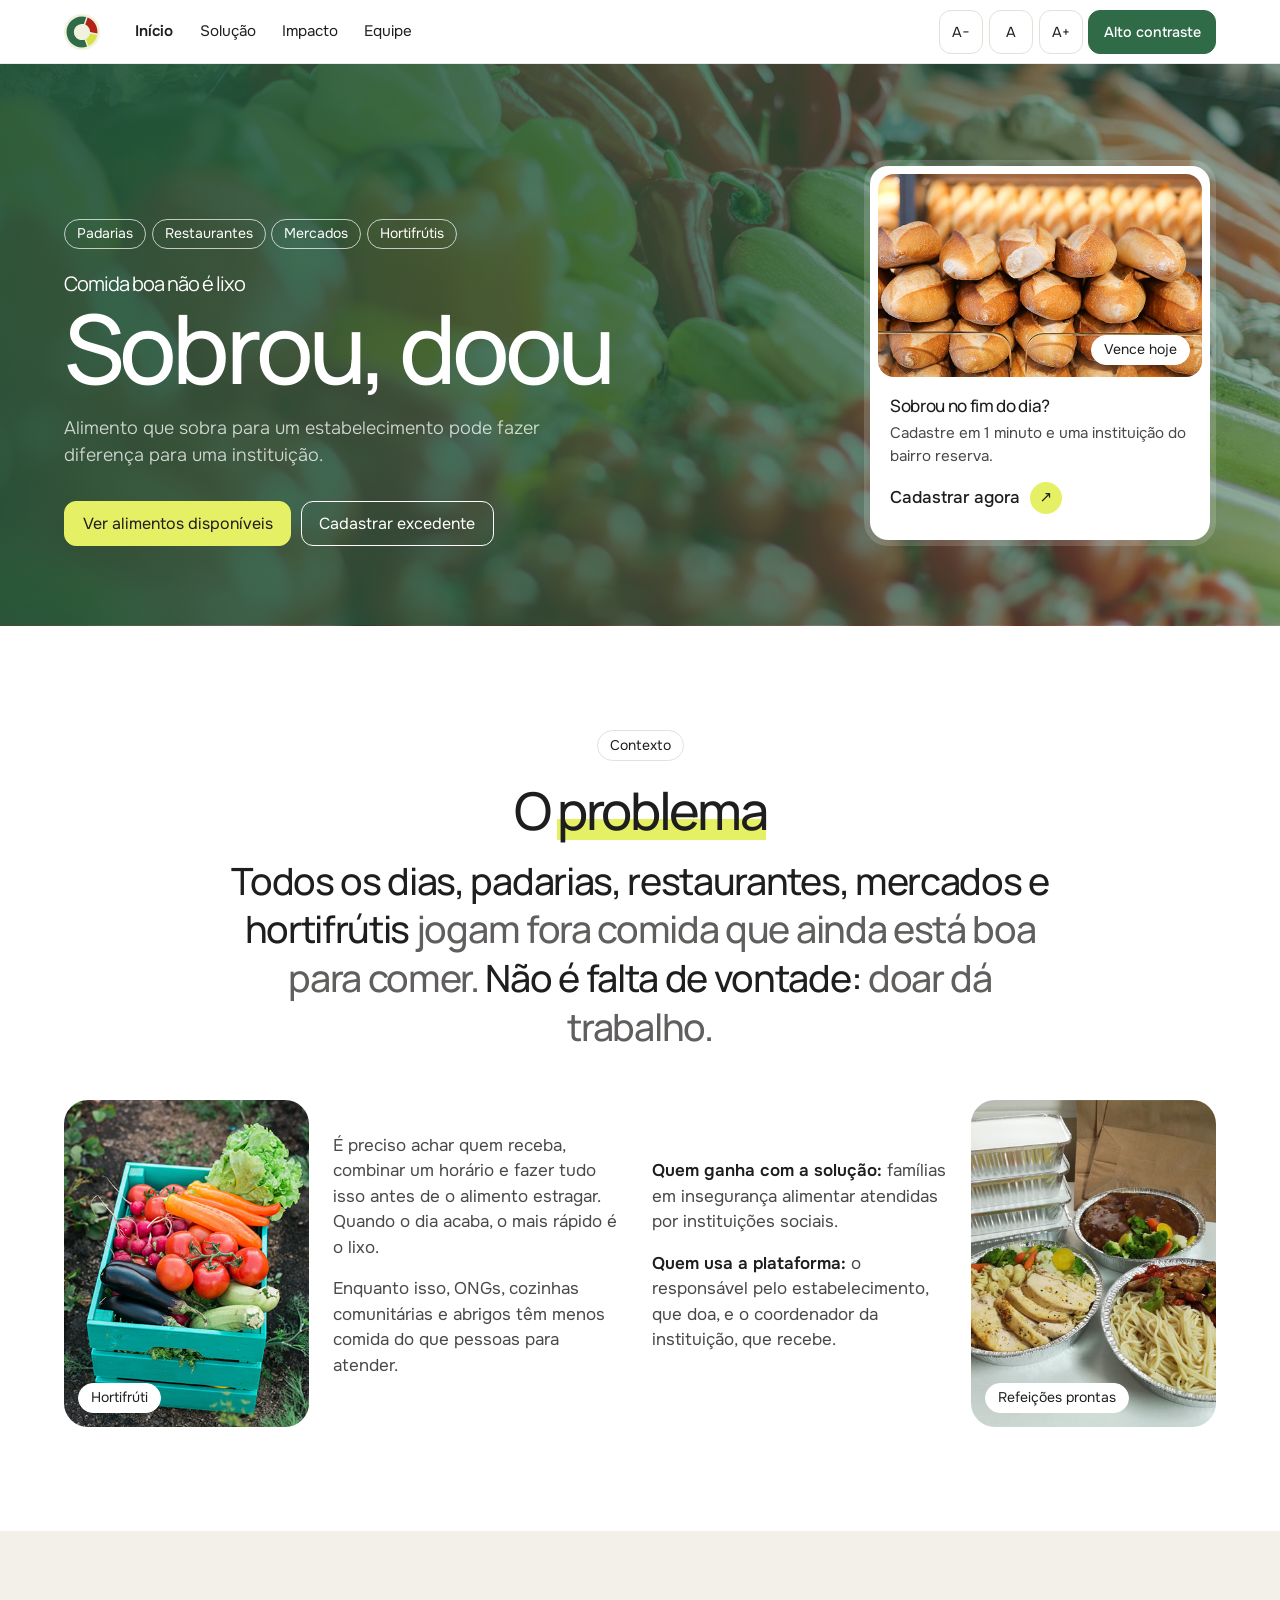
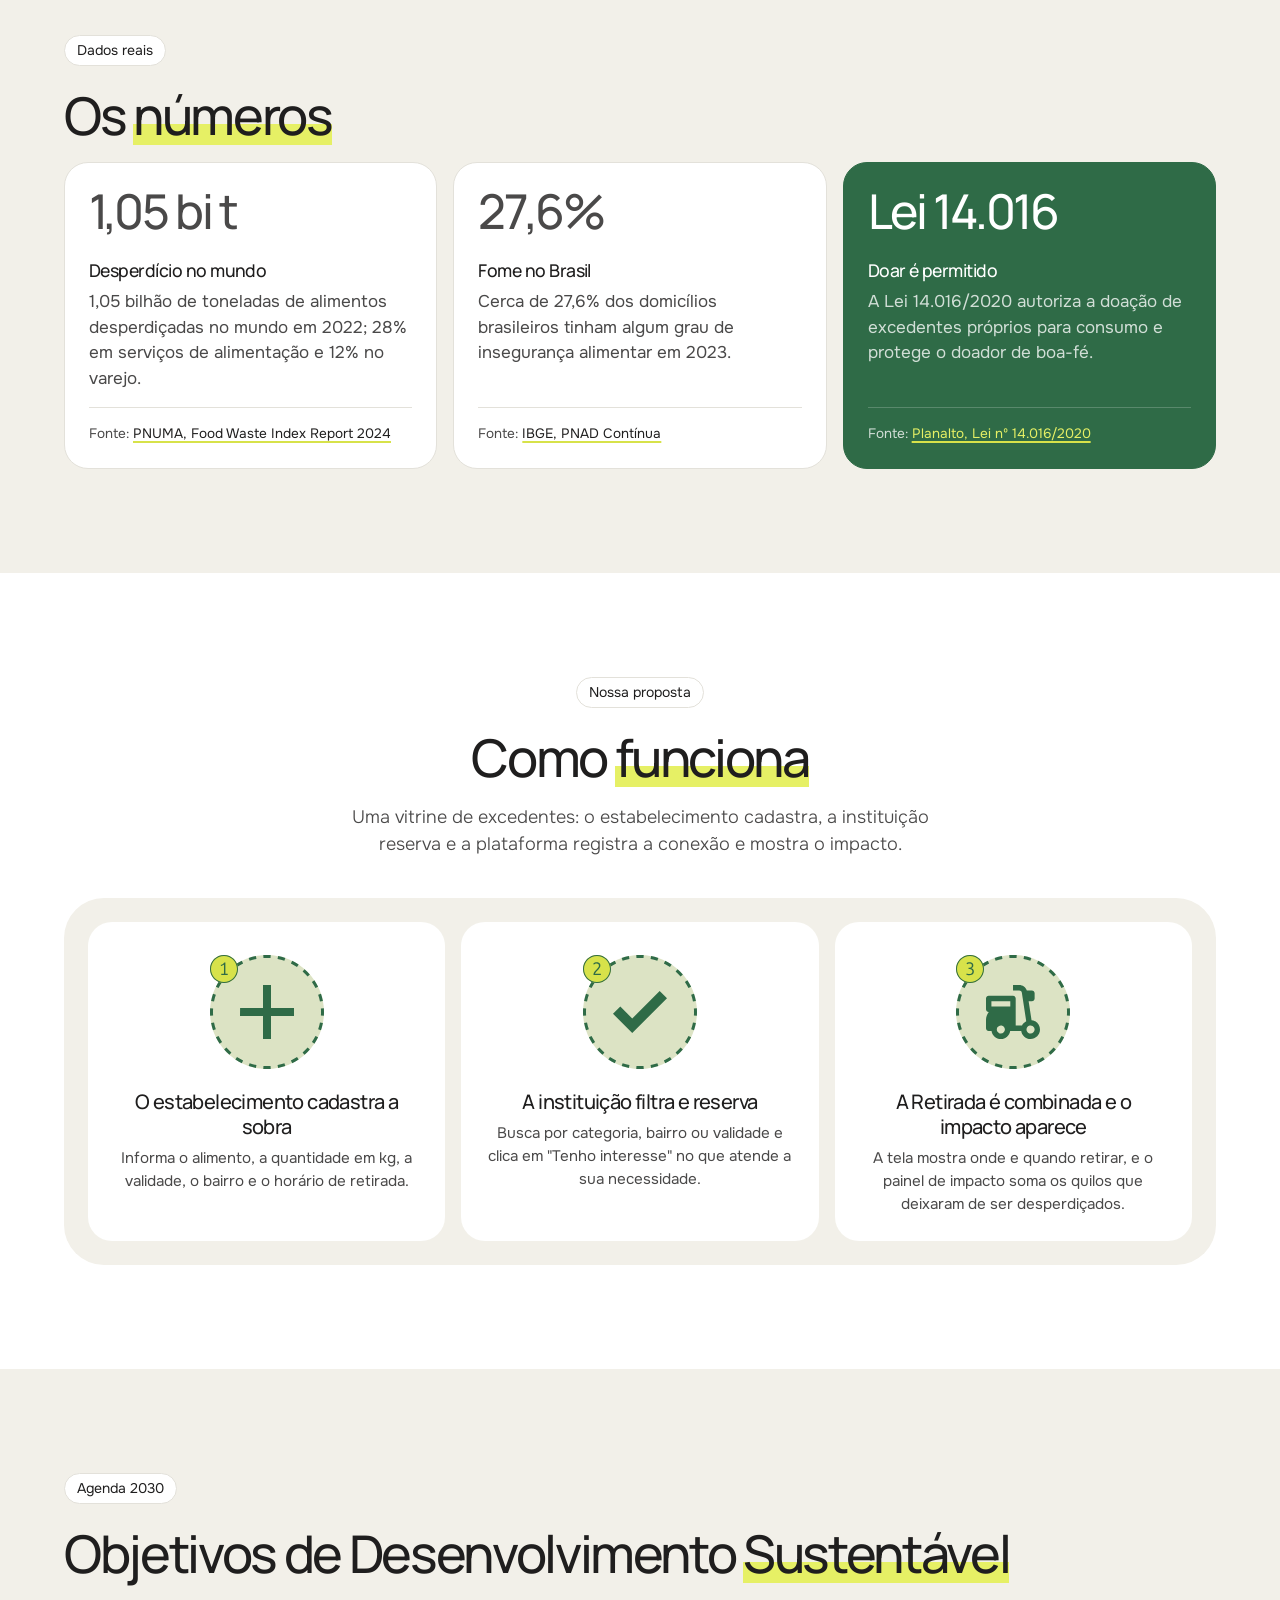
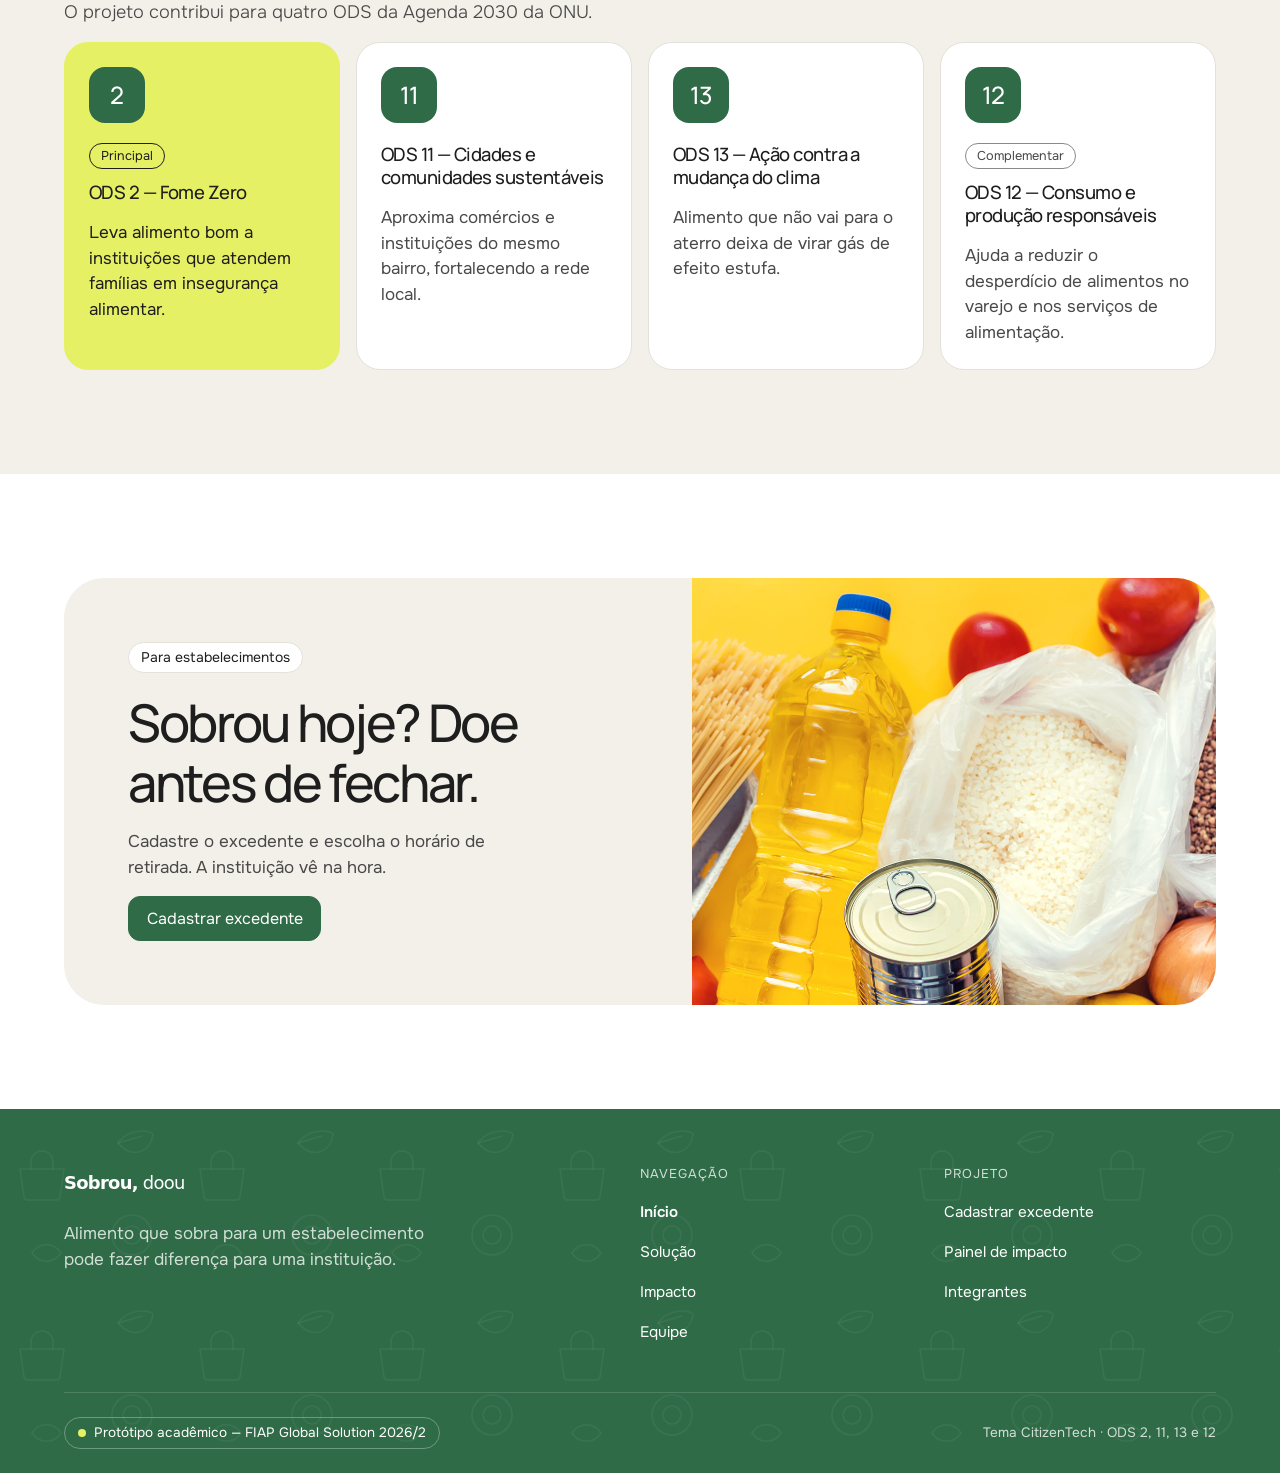
==== commit 9d2218be: "redesign da seção Nossa proposta" ====
--- a/index.html
+++ b/index.html
@@ -135,22 +135,19 @@
         </div>
         <ol class="passos">
           <li class="passo">
-            <span class="passo-numero" aria-hidden="true">01</span>
-            <svg class="passo-icone" viewBox="0 0 48 48" aria-hidden="true" focusable="false"><path d="M8 20h32l-3 20a3 3 0 0 1-3 2.5H14A3 3 0 0 1 11 40z"/><path d="M6 20l5-10h26l5 10"/><path d="M24 26v10M19 31h10"/></svg>
-            <h3>Estabelecimento cadastra</h3>
-            <p>Informa o alimento, a quantidade, a validade e o horário de retirada.</p>
+            <img class="passo-icone" src="img/cadastro.svg" alt="" width="114" height="114">
+            <h3>O estabelecimento cadastra a sobra</h3>
+            <p>Informa o alimento, a quantidade em kg, a validade, o bairro e o horário de retirada.</p>
           </li>
           <li class="passo">
-            <span class="passo-numero" aria-hidden="true">02</span>
-            <svg class="passo-icone" viewBox="0 0 48 48" aria-hidden="true" focusable="false"><path d="M6 30h8l6 4h10a3 3 0 0 0 0-6h-7"/><path d="M14 30V24l6-3 9 1"/><path d="M42 26l-12 10H18"/><circle cx="32" cy="12" r="5"/></svg>
-            <h3>Instituição reserva</h3>
-            <p>Filtra por bairro, categoria ou validade e clica em "Tenho interesse".</p>
+            <img class="passo-icone" src="img/reserva.svg" alt="" width="114" height="114">
+            <h3>A instituição filtra e reserva</h3>
+            <p>Busca por categoria, bairro ou validade e clica em "Tenho interesse" no que atende a sua necessidade.</p>
           </li>
           <li class="passo">
-            <span class="passo-numero" aria-hidden="true">03</span>
-            <svg class="passo-icone" viewBox="0 0 48 48" aria-hidden="true" focusable="false"><path d="M24 40c-9-6-15-11-15-18a8 8 0 0 1 15-4 8 8 0 0 1 15 4c0 7-6 12-15 18z"/><path d="M17 24h5l2-4 3 8 2-4h4"/></svg>
-            <h3>Alimento chega a quem precisa</h3>
-            <p>A retirada é confirmada e o impacto aparece no painel.</p>
+            <img class="passo-icone" src="img/retirada.svg" alt="" width="114" height="114">
+            <h3>A Retirada é combinada e o impacto aparece</h3>
+            <p>A tela mostra onde e quando retirar, e o painel de impacto soma os quilos que deixaram de ser desperdiçados.</p>
           </li>
         </ol>
       </div>
--- a/css/style.css
+++ b/css/style.css
@@ -807,24 +807,11 @@
   text-align: center;
 }
 
-.passo-numero {
-  position: absolute;
-  top: 1rem;
-  left: 1.25rem;
-  color: var(--texto-3);
-  font-size: 0.85rem;
-}
-
 .passo-icone {
   display: block;
-  width: 3.25rem;
-  height: 3.25rem;
-  margin: 0.75rem auto 1.25rem;
-  fill: none;
-  stroke: var(--verde-escuro);
-  stroke-width: 1.6;
-  stroke-linecap: round;
-  stroke-linejoin: round;
+  width: 114px;
+  height: 114px;
+  margin: 0.5rem auto 1.25rem;
 }
 
 .passo h3 {
@@ -2061,10 +2048,6 @@
   color: #000000;
 }
 
-html.alto-contraste .passo-icone {
-  stroke: #FFE500;
-}
-
 html.alto-contraste input,
 html.alto-contraste select,
 html.alto-contraste textarea {
